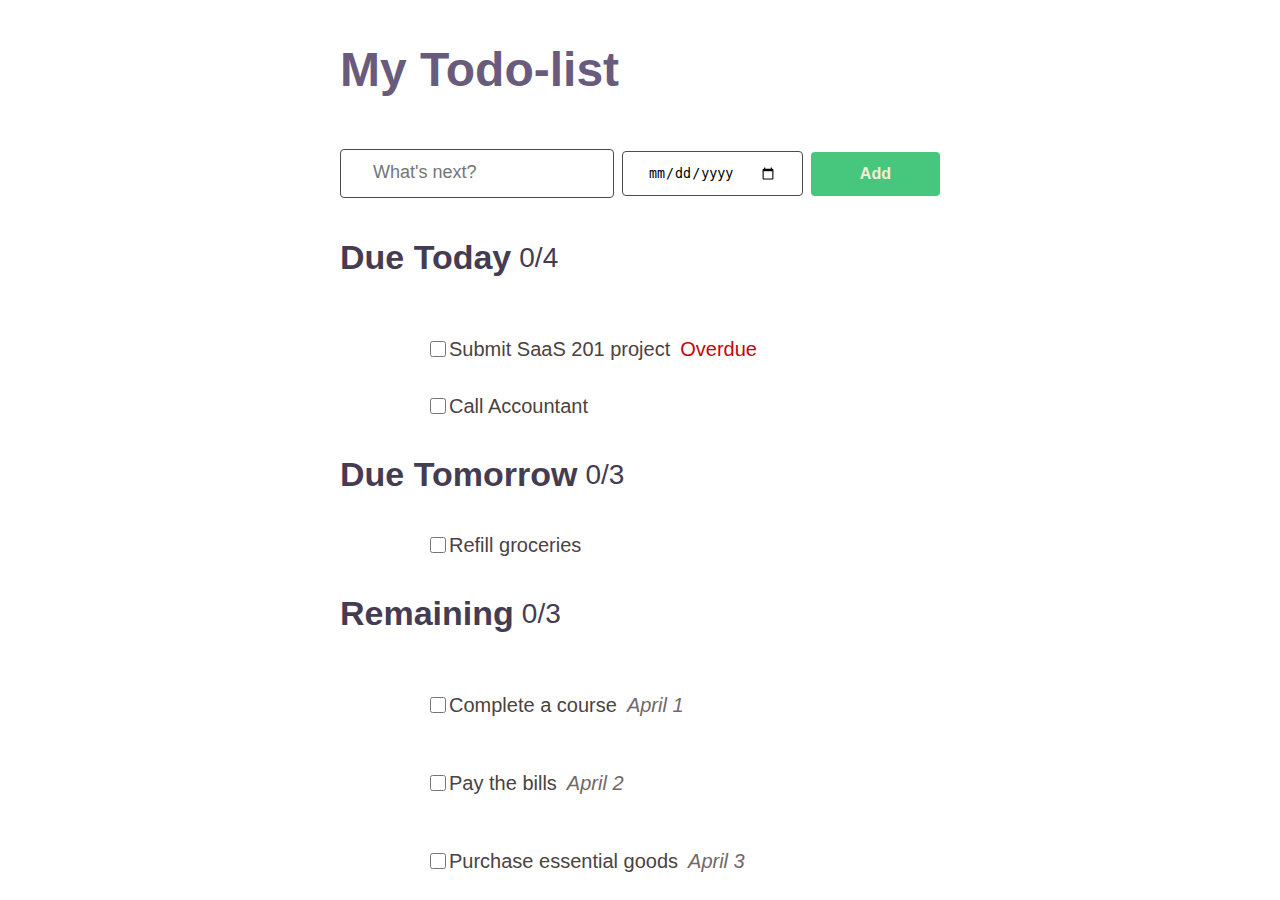
==== public/todos.html @ 133ab086 "Kept the HTML,CSS files in public directory" ====
<!DOCTYPE html>
<html lang="eng">

<head>
  <meta charset="UTF-8">
  <meta name="viewport" content="width=device-width , initial-scale=1.0">
  <title>Todo Management App</title>
  <link rel="stylesheet" type="text/css" href="todo-app.css">
</head>

<body>
  <h1 class="TodoPage-Title">My Todo-list</h1>
  <div class="TodoSectionTitle">
    <input class="TodoSection-text" type="text" placeholder="What's next?">
    <input class="TodoSection-date" type="date">
    <input class="TodoSection-button" type="button" value="Add">
  </div>
  <article>
    <section class="TodoSection">
      <div>
        <div class="TodoSectionTitle">
          <h2 class="TodoSection-title">Due Today</h2>
          <p class="Completed-Label">0/4</p>
        </div>
        <ul>
          <li class="TodoItem">
            <label class="TodoItem-container">
              <input class="TodoSection-checkbox" type="checkbox">Submit SaaS 201 project</input>
              <p class="Overdue-Label">Overdue</p>
              <a class="TodoItem-delete "><img src="trash.png">
              </a>
            </label>
          </li>
          <li class="TodoItem">
            <label class="TodoItem-container">
              <input class="TodoSection-checkbox" type="checkbox">Call Accountant</input>
              <a class="TodoItem-delete "><img src="trash.png">
              </a>
            </label>
          </li>
        </ul>
      </div>
    </section>
    <section class="TodoSection">
      <div>
        <div class="TodoSectionTitle">
          <h2 class="TodoSection-title">Due Tomorrow</h2>
          <p class="Completed-Label">0/3</p>
        </div>
        <ul>
          <li class="TodoItem">
            <label class="TodoItem-container">
              <input class="TodoSection-checkbox" type="checkbox">Refill groceries
              </input>
              <a class="TodoItem-delete "><img src="trash.png">
              </a>
            </label>
          </li>
        </ul>
      </div>
    </section>
    <section class="TodoSection">
      <div>
        <div class="TodoSectionTitle">
          <h2 class="TodoSection-title">Remaining</h2>
          <p class="Completed-Label">0/3</p>
        </div>
        <ul>
          <li class="TodoItem">
            <label class="TodoItem-container">
              <input class="TodoSection-checkbox" type="checkbox">Complete a course
              <p class="Date-Label">April 1</p>
              </input>
              <a class="TodoItem-delete "><img src="trash.png">
              </a>
            </label>
          </li>
          <li class="TodoItem">
            <label class="TodoItem-container">
              <input class="TodoSection-checkbox" type="checkbox">Pay the bills
              <p class="Date-Label">April 2</p>
              <a class="TodoItem-delete "><img src="trash.png">
              </a>
              </input>
            </label>
          </li>
          <li class="TodoItem">
            <label class="TodoItem-container">
              <input class="TodoSection-checkbox" type="checkbox">Purchase essential goods
              <p class="Date-Label">April 3</p>
              <a class="TodoItem-delete "><img src="trash.png">
              </a>
              </input>
            </label>
          </li>
        </ul>
      </div>
    </section>
  </article>
</body>

</html>
---- public/todo-app.css ----
body{
  font-family: sans-serif;
  max-width: 600px;
  margin-top: 20px;
  margin-bottom: 0;
  margin-left: auto;
  margin-right: auto;

}

.TodoSection-text{
  width: 210px;
  margin: 8px 0;
  border-radius: 4px;
  border: 1px solid rgb(82, 73, 73);
  padding: 16px 32px;
  font-
}

::-webkit-input-placeholder {
  font-size: 18px;
}

.TodoSection-date{
  width: 130px;
  margin: 8px 8px;
  border-radius: 4px;
  border: 1px solid rgb(82, 73, 73);
  padding: 13px 25px;
}

.TodoSection-button{
  width: 130px;
  margin: 8px 0;
  border-radius: 4px;
  border: 1px transparent;
  padding: 13px 25px;
  background-color:rgb(71, 199, 126);
  color: antiquewhite;
  font-weight: 600;
  font-size: medium;
}

ul{
  list-style: none;
  margin: 0 auto;
}

.TodoPage-Title{
  font-size: 48px;
  line-height: 1.6;
  color: rgb(105, 91, 124);
}

.TodoSection-title{
  font-size: 34px;
  line-height: 1.4;
  color: #453C52;
  margin-right: 8px;
  font-weight: 600;
}

.TodoSection-todo{
  font-size: 20px;
  line-height: 1.2;
  color: black;
  margin-left: 20px;
}

.TodoItem{
  font-size: 20px;
  line-height: 1.2;
  color: rgb(75, 66, 66);
  margin-left: 20px;
}

.TodoSection-checkbox{
  width: 16px;
  height: 16px;
  font-size: 20px;
  line-height: 1.2;
  color: black;
  margin-left: 20px;
}

.TodoItem-container{
  display: inline-flex;
  padding: 5px 10px;
  align-items: center;
}

.Overdue-Label{
  padding: 2px 10px;
  color: rgb(198, 5, 5);
}

.Date-Label{
  padding: 2px 10px;
  color:rgb(112, 104, 104);
  font-style: italic;
}

.TodoItem-delete{
  visibility: hidden;
  margin-left: 8px;
}

.TodoItem-delete > img{
  width: 20px;
}

.TodoItem-container:hover .TodoItem-delete{
  visibility: visible;
}

.TodoSectionTitle{
  display: flex;
  color: #453C52;
  align-items: center;
  max-resolution: 10%;
}

.Completed-Label{
  font-size: 28px;
}

.TodoSection{
  margin: 0 auto;
}
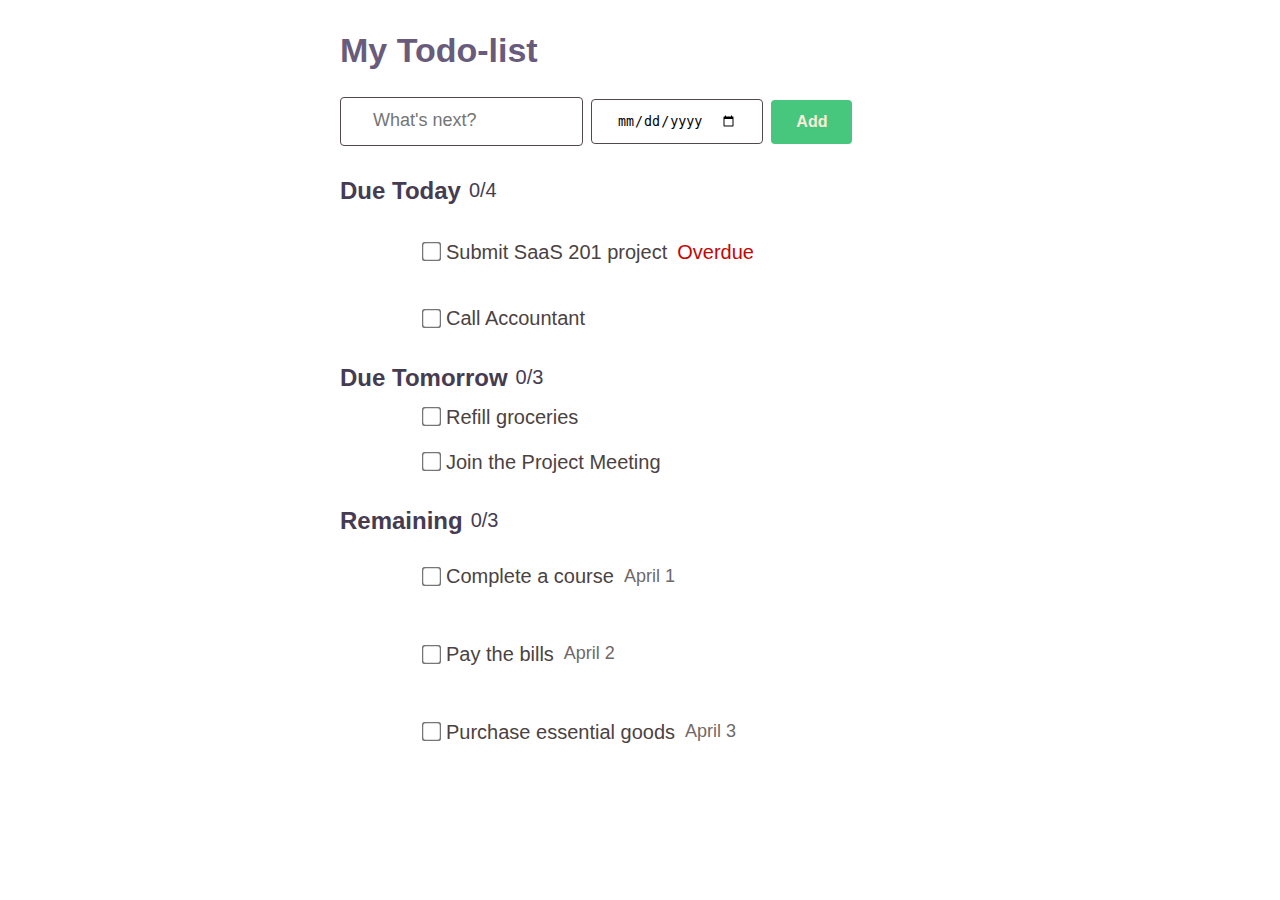
==== commit 748b23d5: "Made few typographical changes and few other semantic html changes" ====
--- a/public/todos.html
+++ b/public/todos.html
@@ -9,15 +9,15 @@
 </head>
 
 <body>
-  <h1 class="TodoPage-Title">My Todo-list</h1>
-  <div class="TodoSectionTitle">
-    <input class="TodoSection-text" type="text" placeholder="What's next?">
-    <input class="TodoSection-date" type="date">
-    <input class="TodoSection-button" type="button" value="Add">
-  </div>
-  <article>
-    <section class="TodoSection">
-      <div>
+  <main class="TodoPageMain">
+    <h1 class="TodoPage-Title">My Todo-list</h1>
+    <div class="TodoSectionTitle">
+      <input class="TodoSection-text" type="text" placeholder="What's next?">
+      <input class="TodoSection-date" type="date">
+      <input class="TodoSection-button" type="button" value="Add">
+    </div>
+    <article>
+      <section class="TodoSection">
         <div class="TodoSectionTitle">
           <h2 class="TodoSection-title">Due Today</h2>
           <p class="Completed-Label">0/4</p>
@@ -39,64 +39,72 @@
             </label>
           </li>
         </ul>
-      </div>
-    </section>
-    <section class="TodoSection">
-      <div>
-        <div class="TodoSectionTitle">
-          <h2 class="TodoSection-title">Due Tomorrow</h2>
-          <p class="Completed-Label">0/3</p>
+      </section>
+      <section class="TodoSection">
+        <div>
+          <div class="TodoSectionTitle">
+            <h2 class="TodoSection-title">Due Tomorrow</h2>
+            <p class="Completed-Label">0/3</p>
+          </div>
+          <ul>
+            <li class="TodoItem">
+              <label class="TodoItem-container">
+                <input class="TodoSection-checkbox" type="checkbox">Refill groceries
+                </input>
+                <a class="TodoItem-delete "><img src="trash.png">
+                </a>
+              </label>
+            </li>
+            <li class="TodoItem">
+              <label class="TodoItem-container">
+                <input class="TodoSection-checkbox" type="checkbox">Join the Project Meeting
+                </input>
+                <a class="TodoItem-delete "><img src="trash.png">
+                </a>
+              </label>
+            </li>
+          </ul>
         </div>
-        <ul>
-          <li class="TodoItem">
-            <label class="TodoItem-container">
-              <input class="TodoSection-checkbox" type="checkbox">Refill groceries
-              </input>
-              <a class="TodoItem-delete "><img src="trash.png">
-              </a>
-            </label>
-          </li>
-        </ul>
-      </div>
-    </section>
-    <section class="TodoSection">
-      <div>
-        <div class="TodoSectionTitle">
-          <h2 class="TodoSection-title">Remaining</h2>
-          <p class="Completed-Label">0/3</p>
+      </section>
+      <section class="TodoSection">
+        <div>
+          <div class="TodoSectionTitle">
+            <h2 class="TodoSection-title">Remaining</h2>
+            <p class="Completed-Label">0/3</p>
+          </div>
+          <ul>
+            <li class="TodoItem">
+              <label class="TodoItem-container">
+                <input class="TodoSection-checkbox" type="checkbox">Complete a course
+                <p class="Date-Label">April 1</p>
+                </input>
+                <a class="TodoItem-delete "><img src="trash.png">
+                </a>
+              </label>
+            </li>
+            <li class="TodoItem">
+              <label class="TodoItem-container">
+                <input class="TodoSection-checkbox" type="checkbox">Pay the bills
+                <p class="Date-Label">April 2</p>
+                <a class="TodoItem-delete "><img src="trash.png">
+                </a>
+                </input>
+              </label>
+            </li>
+            <li class="TodoItem">
+              <label class="TodoItem-container">
+                <input class="TodoSection-checkbox" type="checkbox">Purchase essential goods
+                <p class="Date-Label">April 3</p>
+                <a class="TodoItem-delete "><img src="trash.png">
+                </a>
+                </input>
+              </label>
+            </li>
+          </ul>
         </div>
-        <ul>
-          <li class="TodoItem">
-            <label class="TodoItem-container">
-              <input class="TodoSection-checkbox" type="checkbox">Complete a course
-              <p class="Date-Label">April 1</p>
-              </input>
-              <a class="TodoItem-delete "><img src="trash.png">
-              </a>
-            </label>
-          </li>
-          <li class="TodoItem">
-            <label class="TodoItem-container">
-              <input class="TodoSection-checkbox" type="checkbox">Pay the bills
-              <p class="Date-Label">April 2</p>
-              <a class="TodoItem-delete "><img src="trash.png">
-              </a>
-              </input>
-            </label>
-          </li>
-          <li class="TodoItem">
-            <label class="TodoItem-container">
-              <input class="TodoSection-checkbox" type="checkbox">Purchase essential goods
-              <p class="Date-Label">April 3</p>
-              <a class="TodoItem-delete "><img src="trash.png">
-              </a>
-              </input>
-            </label>
-          </li>
-        </ul>
-      </div>
-    </section>
-  </article>
+      </section>
+    </article>
+  </main>
 </body>
 
 </html>
--- a/public/todo-app.css
+++ b/public/todo-app.css
@@ -9,12 +9,10 @@
 }
 
 .TodoSection-text{
-  width: 210px;
   margin: 8px 0;
   border-radius: 4px;
   border: 1px solid rgb(82, 73, 73);
   padding: 16px 32px;
-  font-
 }
 
 ::-webkit-input-placeholder {
@@ -22,7 +20,6 @@
 }
 
 .TodoSection-date{
-  width: 130px;
   margin: 8px 8px;
   border-radius: 4px;
   border: 1px solid rgb(82, 73, 73);
@@ -30,7 +27,6 @@
 }
 
 .TodoSection-button{
-  width: 130px;
   margin: 8px 0;
   border-radius: 4px;
   border: 1px transparent;
@@ -47,17 +43,20 @@
 }
 
 .TodoPage-Title{
-  font-size: 48px;
+  font-size: 34px;
   line-height: 1.6;
   color: rgb(105, 91, 124);
+  font-weight: 600;
+  margin-bottom: 12px;
 }
 
 .TodoSection-title{
-  font-size: 34px;
+  font-size: 24px;
   line-height: 1.4;
   color: #453C52;
   margin-right: 8px;
   font-weight: 600;
+  margin-bottom: 0px;
 }
 
 .TodoSection-todo{
@@ -75,17 +74,17 @@
 }
 
 .TodoSection-checkbox{
-  width: 16px;
-  height: 16px;
   font-size: 20px;
   line-height: 1.2;
   color: black;
   margin-left: 20px;
+  margin-right: 8px;
+  transform: scale(1.5);
 }
 
 .TodoItem-container{
   display: inline-flex;
-  padding: 5px 10px;
+  padding: 10px 5px;
   align-items: center;
 }
 
@@ -95,9 +94,10 @@
 }
 
 .Date-Label{
-  padding: 2px 10px;
+  padding: 0px 10px;
   color:rgb(112, 104, 104);
-  font-style: italic;
+  font-style: sans-serif;
+  font-size: 18px;
 }
 
 .TodoItem-delete{
@@ -106,7 +106,7 @@
 }
 
 .TodoItem-delete > img{
-  width: 20px;
+  width:20px;
 }
 
 .TodoItem-container:hover .TodoItem-delete{
@@ -117,11 +117,11 @@
   display: flex;
   color: #453C52;
   align-items: center;
-  max-resolution: 10%;
 }
 
 .Completed-Label{
-  font-size: 28px;
+  font-size: 20px;
+  margin-bottom: 0px;
 }
 
 .TodoSection{
